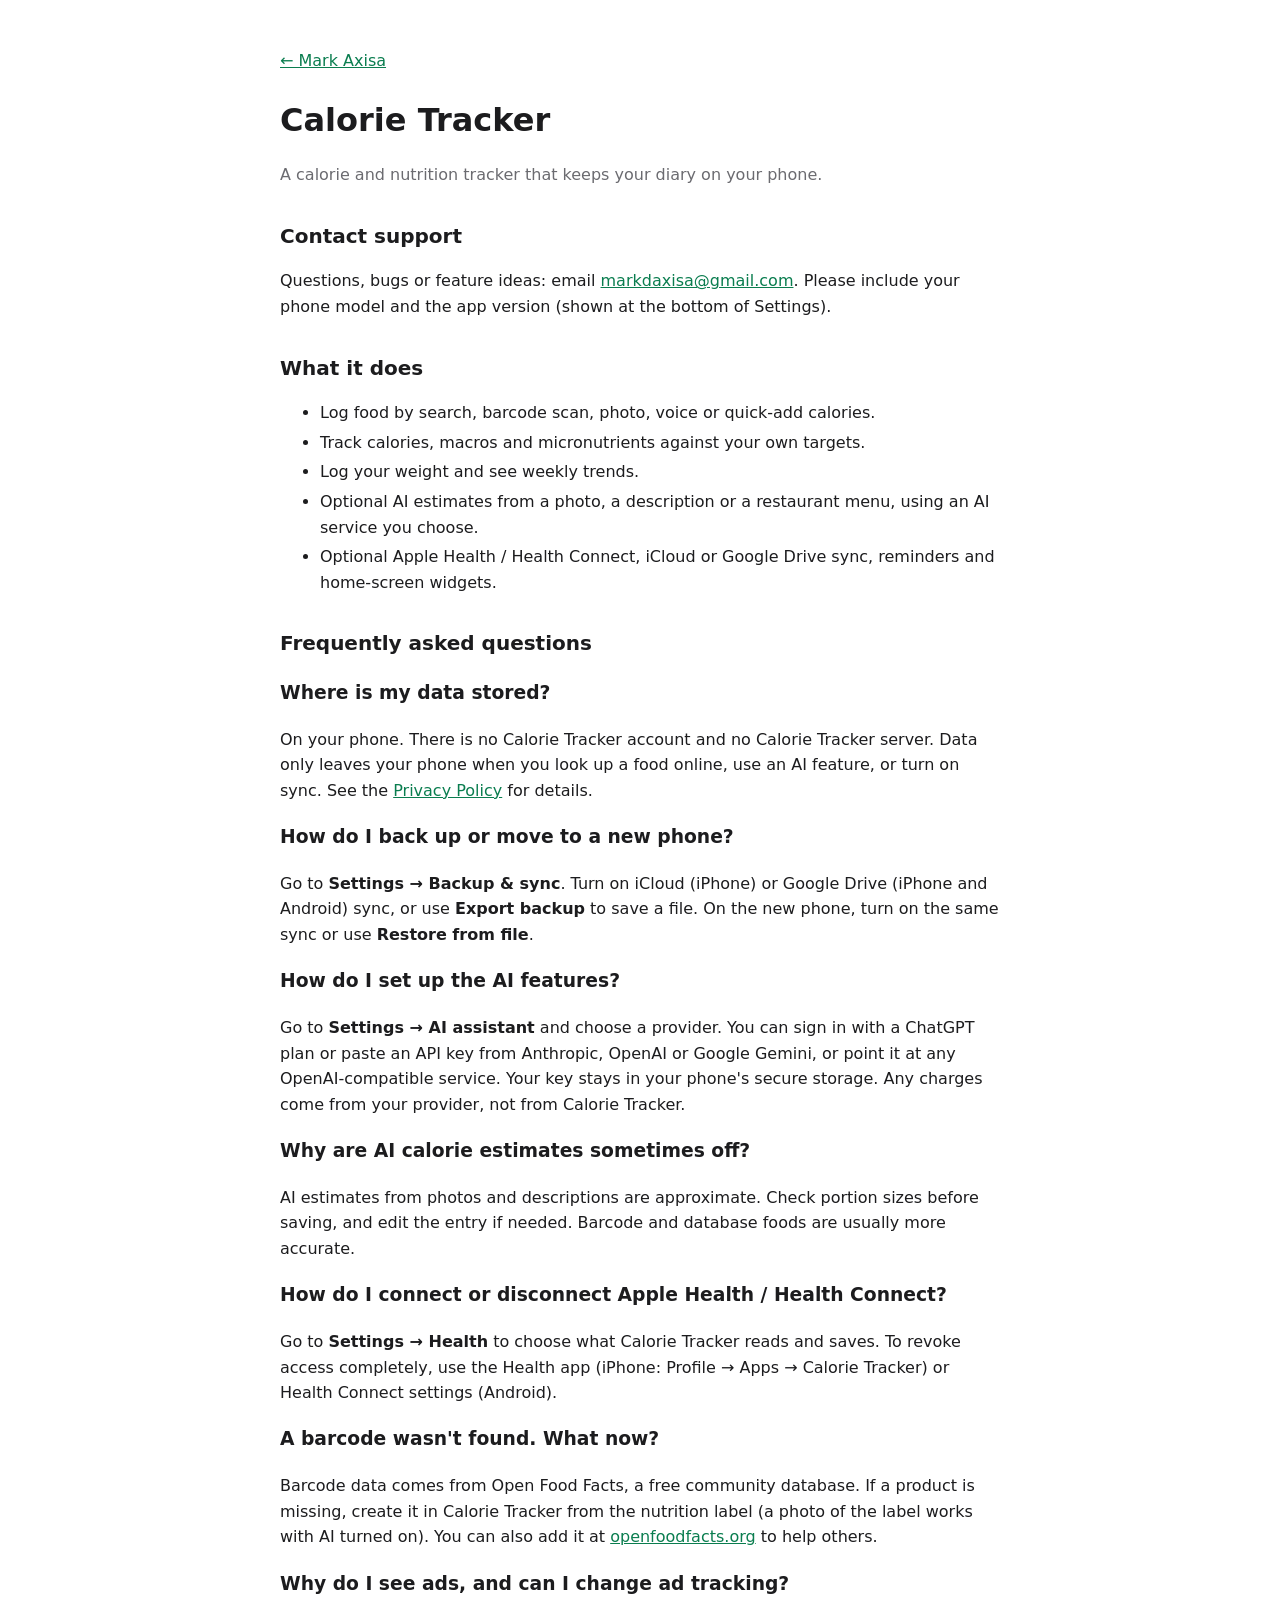
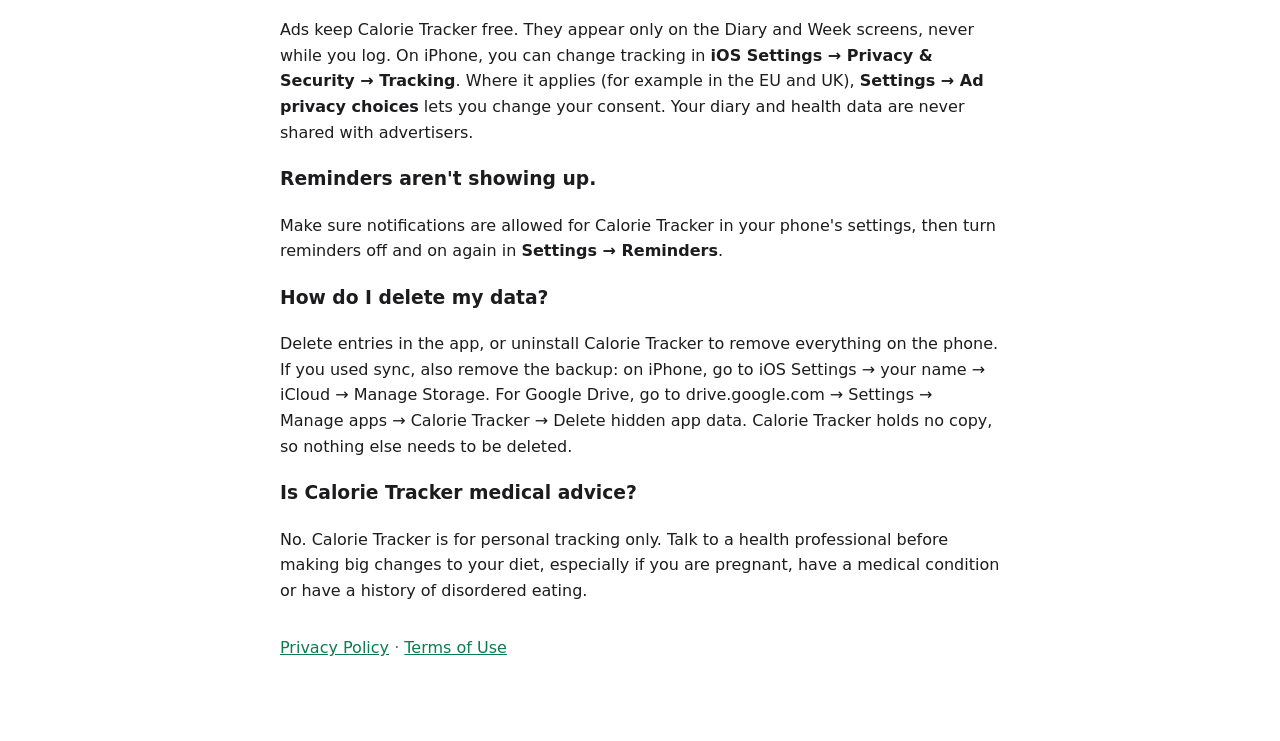
==== calorie-tracker/index.html @ 0d51aa4d "Rename CalTrack to Calorie Tracker; move pages to /calorie-tracker/ Co-Authored-By: Claude Opus 5.5 " ====
<!doctype html>
<html lang="en"><head><meta charset="utf-8"><meta name="viewport" content="width=device-width,initial-scale=1">
<title>Calorie Tracker Support</title>
<meta name="description" content="Help and support for Calorie Tracker, the calorie and nutrition tracker.">
<link rel="stylesheet" href="/style.css"></head>
<body><main>
<p><a href="/">← Mark Axisa</a></p>
<h1>Calorie Tracker</h1>
<p class="muted">A calorie and nutrition tracker that keeps your diary on your phone.</p>

<h2>Contact support</h2>
<p>Questions, bugs or feature ideas: email <a href="mailto:markdaxisa@gmail.com?subject=Calorie%20Tracker%20support">markdaxisa@gmail.com</a>. Please include your phone model and the app version (shown at the bottom of Settings).</p>

<h2>What it does</h2>
<ul>
<li>Log food by search, barcode scan, photo, voice or quick-add calories.</li>
<li>Track calories, macros and micronutrients against your own targets.</li>
<li>Log your weight and see weekly trends.</li>
<li>Optional AI estimates from a photo, a description or a restaurant menu, using an AI service you choose.</li>
<li>Optional Apple Health / Health Connect, iCloud or Google Drive sync, reminders and home-screen widgets.</li>
</ul>

<h2>Frequently asked questions</h2>

<h3>Where is my data stored?</h3>
<p>On your phone. There is no Calorie Tracker account and no Calorie Tracker server. Data only leaves your phone when you look up a food online, use an AI feature, or turn on sync. See the <a href="privacy.html">Privacy Policy</a> for details.</p>

<h3>How do I back up or move to a new phone?</h3>
<p>Go to <strong>Settings → Backup &amp; sync</strong>. Turn on iCloud (iPhone) or Google Drive (iPhone and Android) sync, or use <strong>Export backup</strong> to save a file. On the new phone, turn on the same sync or use <strong>Restore from file</strong>.</p>

<h3>How do I set up the AI features?</h3>
<p>Go to <strong>Settings → AI assistant</strong> and choose a provider. You can sign in with a ChatGPT plan or paste an API key from Anthropic, OpenAI or Google Gemini, or point it at any OpenAI-compatible service. Your key stays in your phone's secure storage. Any charges come from your provider, not from Calorie Tracker.</p>

<h3>Why are AI calorie estimates sometimes off?</h3>
<p>AI estimates from photos and descriptions are approximate. Check portion sizes before saving, and edit the entry if needed. Barcode and database foods are usually more accurate.</p>

<h3>How do I connect or disconnect Apple Health / Health Connect?</h3>
<p>Go to <strong>Settings → Health</strong> to choose what Calorie Tracker reads and saves. To revoke access completely, use the Health app (iPhone: Profile → Apps → Calorie Tracker) or Health Connect settings (Android).</p>

<h3>A barcode wasn't found. What now?</h3>
<p>Barcode data comes from Open Food Facts, a free community database. If a product is missing, create it in Calorie Tracker from the nutrition label (a photo of the label works with AI turned on). You can also add it at <a href="https://world.openfoodfacts.org">openfoodfacts.org</a> to help others.</p>

<h3>Why do I see ads, and can I change ad tracking?</h3>
<p>Ads keep Calorie Tracker free. They appear only on the Diary and Week screens, never while you log. On iPhone, you can change tracking in <strong>iOS Settings → Privacy &amp; Security → Tracking</strong>. Where it applies (for example in the EU and UK), <strong>Settings → Ad privacy choices</strong> lets you change your consent. Your diary and health data are never shared with advertisers.</p>

<h3>Reminders aren't showing up.</h3>
<p>Make sure notifications are allowed for Calorie Tracker in your phone's settings, then turn reminders off and on again in <strong>Settings → Reminders</strong>.</p>

<h3>How do I delete my data?</h3>
<p>Delete entries in the app, or uninstall Calorie Tracker to remove everything on the phone. If you used sync, also remove the backup: on iPhone, go to iOS Settings → your name → iCloud → Manage Storage. For Google Drive, go to drive.google.com → Settings → Manage apps → Calorie Tracker → Delete hidden app data. Calorie Tracker holds no copy, so nothing else needs to be deleted.</p>

<h3>Is Calorie Tracker medical advice?</h3>
<p>No. Calorie Tracker is for personal tracking only. Talk to a health professional before making big changes to your diet, especially if you are pregnant, have a medical condition or have a history of disordered eating.</p>

<p class="muted" style="margin-top:2rem"><a href="privacy.html">Privacy Policy</a> · <a href="terms.html">Terms of Use</a></p>
</main></body></html>
---- style.css ----
:root{color-scheme:light dark;--bg:#fff;--fg:#1c1c1e;--muted:#6b6b70;--accent:#0a7d4f}
@media (prefers-color-scheme:dark){:root{--bg:#111;--fg:#f2f2f3;--muted:#9a9aa0;--accent:#3ecf8e}}
body{margin:0;background:var(--bg);color:var(--fg);font:16px/1.6 -apple-system,system-ui,Segoe UI,Roboto,sans-serif}
main{max-width:720px;margin:0 auto;padding:32px 16px 64px}
h1{font-size:2rem;margin-bottom:.25rem}h2{margin-top:2rem;font-size:1.25rem}
a{color:var(--accent)}.muted{color:var(--muted)}li{margin:.25rem 0}
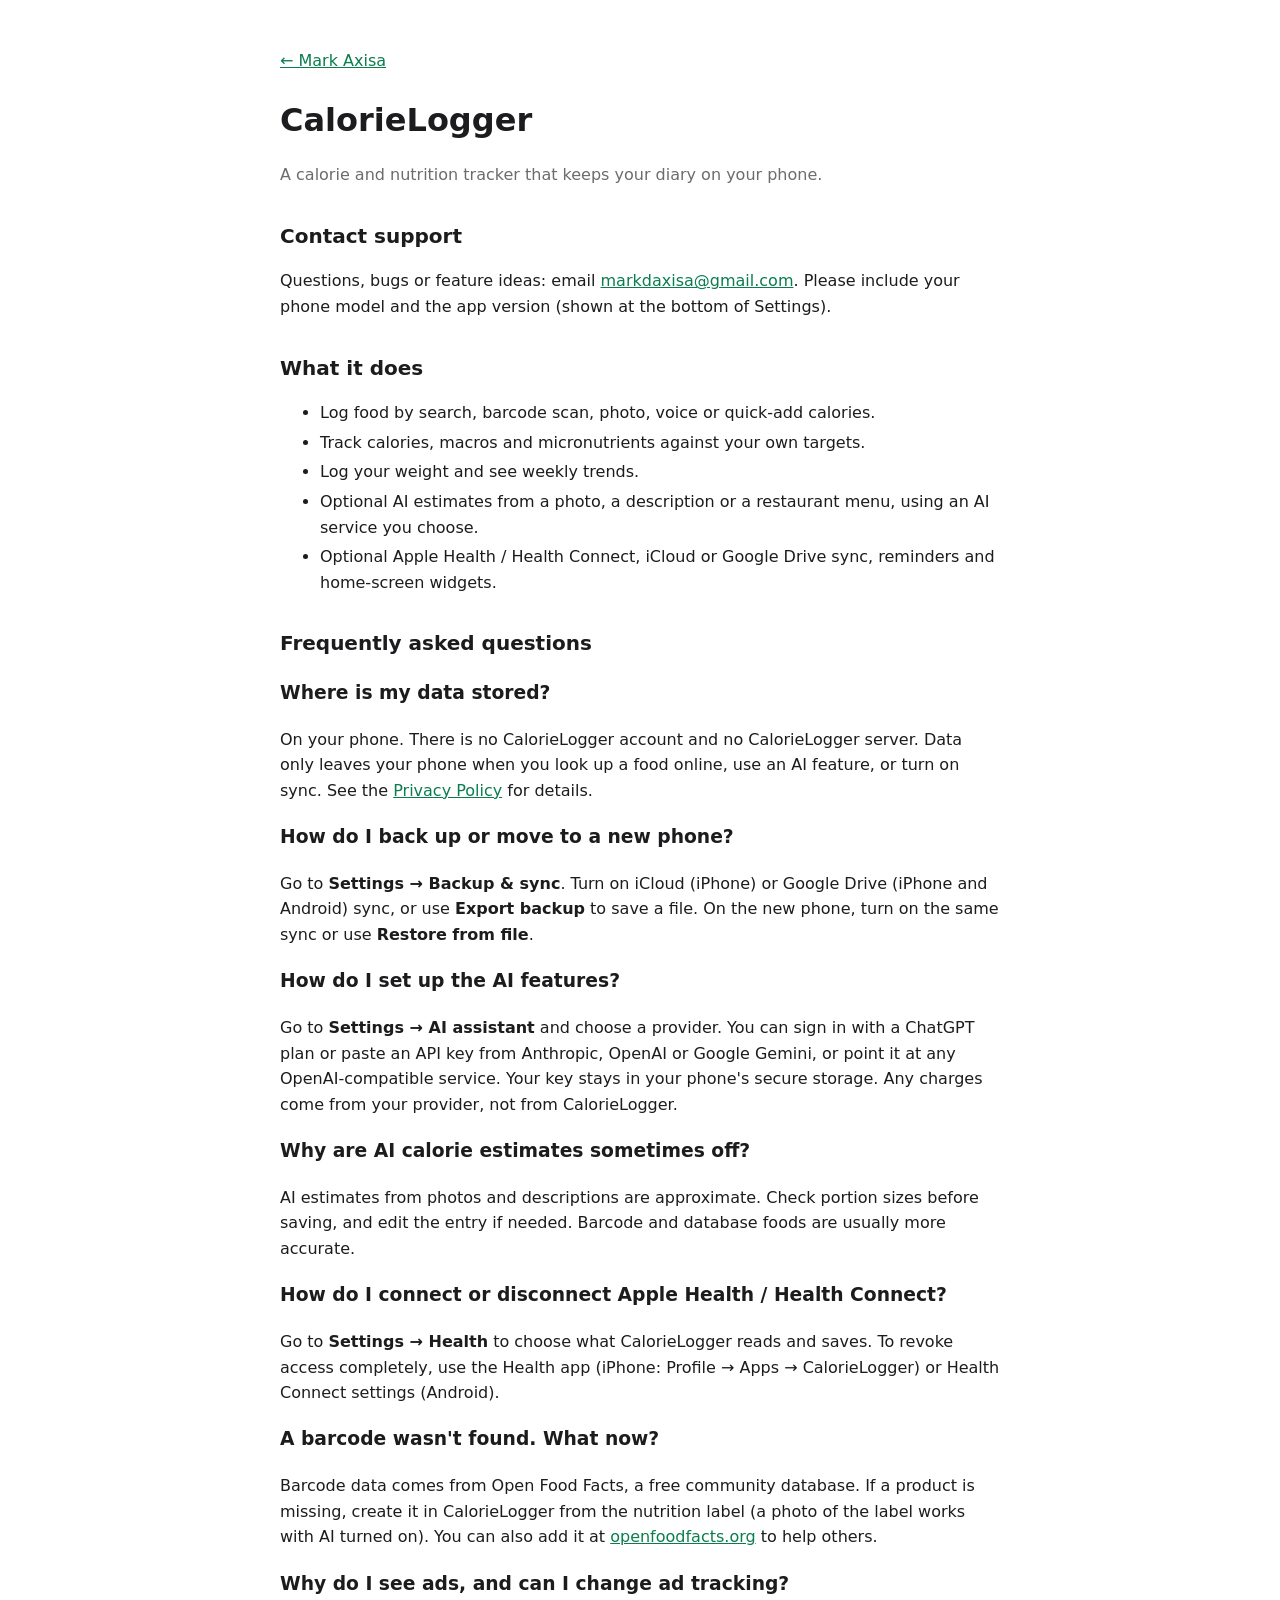
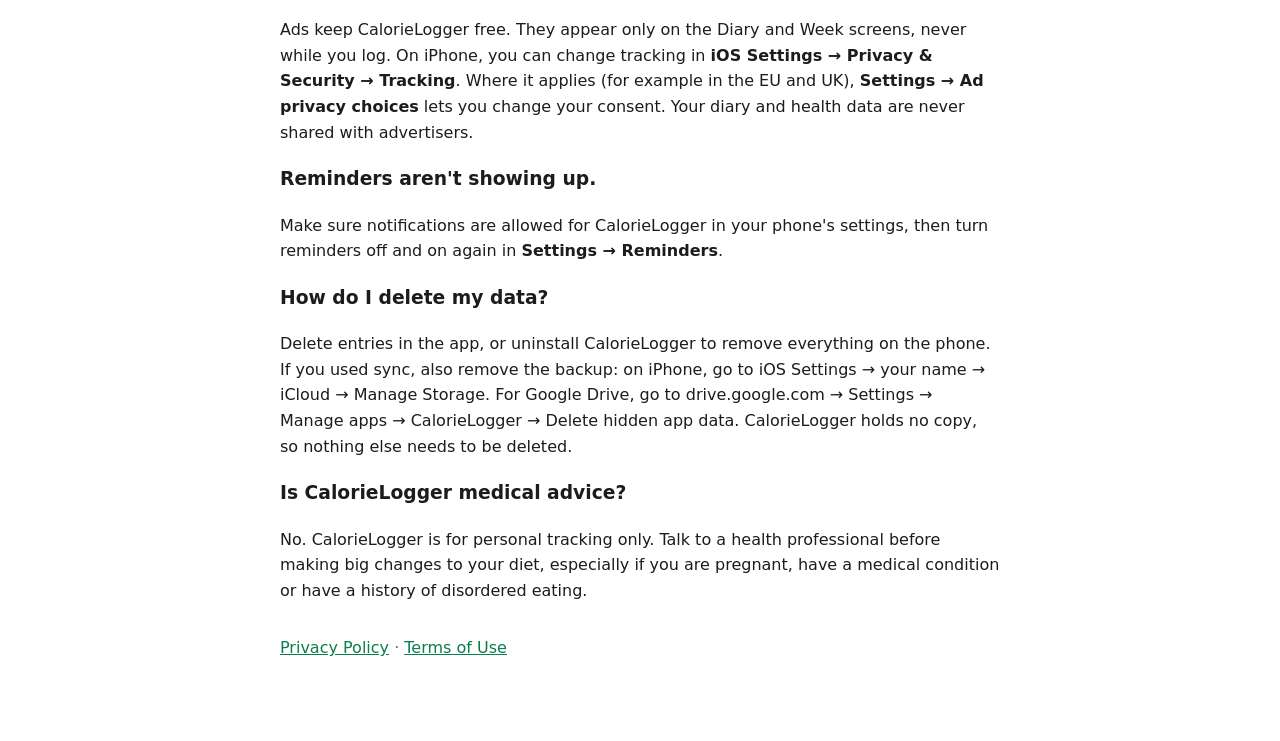
==== commit 3d927c57: "Rename Calorie Tracker to CalorieLogger; move pages to /calorielogger/ Old /calorie-tracker/ URLs re" ====
--- a/calorie-tracker/index.html
+++ b/calorie-tracker/index.html
@@ -1,56 +1,5 @@
 <!doctype html>
-<html lang="en"><head><meta charset="utf-8"><meta name="viewport" content="width=device-width,initial-scale=1">
-<title>Calorie Tracker Support</title>
-<meta name="description" content="Help and support for Calorie Tracker, the calorie and nutrition tracker.">
-<link rel="stylesheet" href="/style.css"></head>
-<body><main>
-<p><a href="/">← Mark Axisa</a></p>
-<h1>Calorie Tracker</h1>
-<p class="muted">A calorie and nutrition tracker that keeps your diary on your phone.</p>
-
-<h2>Contact support</h2>
-<p>Questions, bugs or feature ideas: email <a href="mailto:markdaxisa@gmail.com?subject=Calorie%20Tracker%20support">markdaxisa@gmail.com</a>. Please include your phone model and the app version (shown at the bottom of Settings).</p>
-
-<h2>What it does</h2>
-<ul>
-<li>Log food by search, barcode scan, photo, voice or quick-add calories.</li>
-<li>Track calories, macros and micronutrients against your own targets.</li>
-<li>Log your weight and see weekly trends.</li>
-<li>Optional AI estimates from a photo, a description or a restaurant menu, using an AI service you choose.</li>
-<li>Optional Apple Health / Health Connect, iCloud or Google Drive sync, reminders and home-screen widgets.</li>
-</ul>
-
-<h2>Frequently asked questions</h2>
-
-<h3>Where is my data stored?</h3>
-<p>On your phone. There is no Calorie Tracker account and no Calorie Tracker server. Data only leaves your phone when you look up a food online, use an AI feature, or turn on sync. See the <a href="privacy.html">Privacy Policy</a> for details.</p>
-
-<h3>How do I back up or move to a new phone?</h3>
-<p>Go to <strong>Settings → Backup &amp; sync</strong>. Turn on iCloud (iPhone) or Google Drive (iPhone and Android) sync, or use <strong>Export backup</strong> to save a file. On the new phone, turn on the same sync or use <strong>Restore from file</strong>.</p>
-
-<h3>How do I set up the AI features?</h3>
-<p>Go to <strong>Settings → AI assistant</strong> and choose a provider. You can sign in with a ChatGPT plan or paste an API key from Anthropic, OpenAI or Google Gemini, or point it at any OpenAI-compatible service. Your key stays in your phone's secure storage. Any charges come from your provider, not from Calorie Tracker.</p>
-
-<h3>Why are AI calorie estimates sometimes off?</h3>
-<p>AI estimates from photos and descriptions are approximate. Check portion sizes before saving, and edit the entry if needed. Barcode and database foods are usually more accurate.</p>
-
-<h3>How do I connect or disconnect Apple Health / Health Connect?</h3>
-<p>Go to <strong>Settings → Health</strong> to choose what Calorie Tracker reads and saves. To revoke access completely, use the Health app (iPhone: Profile → Apps → Calorie Tracker) or Health Connect settings (Android).</p>
-
-<h3>A barcode wasn't found. What now?</h3>
-<p>Barcode data comes from Open Food Facts, a free community database. If a product is missing, create it in Calorie Tracker from the nutrition label (a photo of the label works with AI turned on). You can also add it at <a href="https://world.openfoodfacts.org">openfoodfacts.org</a> to help others.</p>
-
-<h3>Why do I see ads, and can I change ad tracking?</h3>
-<p>Ads keep Calorie Tracker free. They appear only on the Diary and Week screens, never while you log. On iPhone, you can change tracking in <strong>iOS Settings → Privacy &amp; Security → Tracking</strong>. Where it applies (for example in the EU and UK), <strong>Settings → Ad privacy choices</strong> lets you change your consent. Your diary and health data are never shared with advertisers.</p>
-
-<h3>Reminders aren't showing up.</h3>
-<p>Make sure notifications are allowed for Calorie Tracker in your phone's settings, then turn reminders off and on again in <strong>Settings → Reminders</strong>.</p>
-
-<h3>How do I delete my data?</h3>
-<p>Delete entries in the app, or uninstall Calorie Tracker to remove everything on the phone. If you used sync, also remove the backup: on iPhone, go to iOS Settings → your name → iCloud → Manage Storage. For Google Drive, go to drive.google.com → Settings → Manage apps → Calorie Tracker → Delete hidden app data. Calorie Tracker holds no copy, so nothing else needs to be deleted.</p>
-
-<h3>Is Calorie Tracker medical advice?</h3>
-<p>No. Calorie Tracker is for personal tracking only. Talk to a health professional before making big changes to your diet, especially if you are pregnant, have a medical condition or have a history of disordered eating.</p>
-
-<p class="muted" style="margin-top:2rem"><a href="privacy.html">Privacy Policy</a> · <a href="terms.html">Terms of Use</a></p>
-</main></body></html>
+<html lang="en"><head><meta charset="utf-8"><title>Moved</title>
+<link rel="canonical" href="https://markaxisa.github.io/calorielogger/">
+<meta http-equiv="refresh" content="0; url=/calorielogger/"></head>
+<body><p>This page moved to <a href="/calorielogger/">/calorielogger/</a>.</p></body></html>
